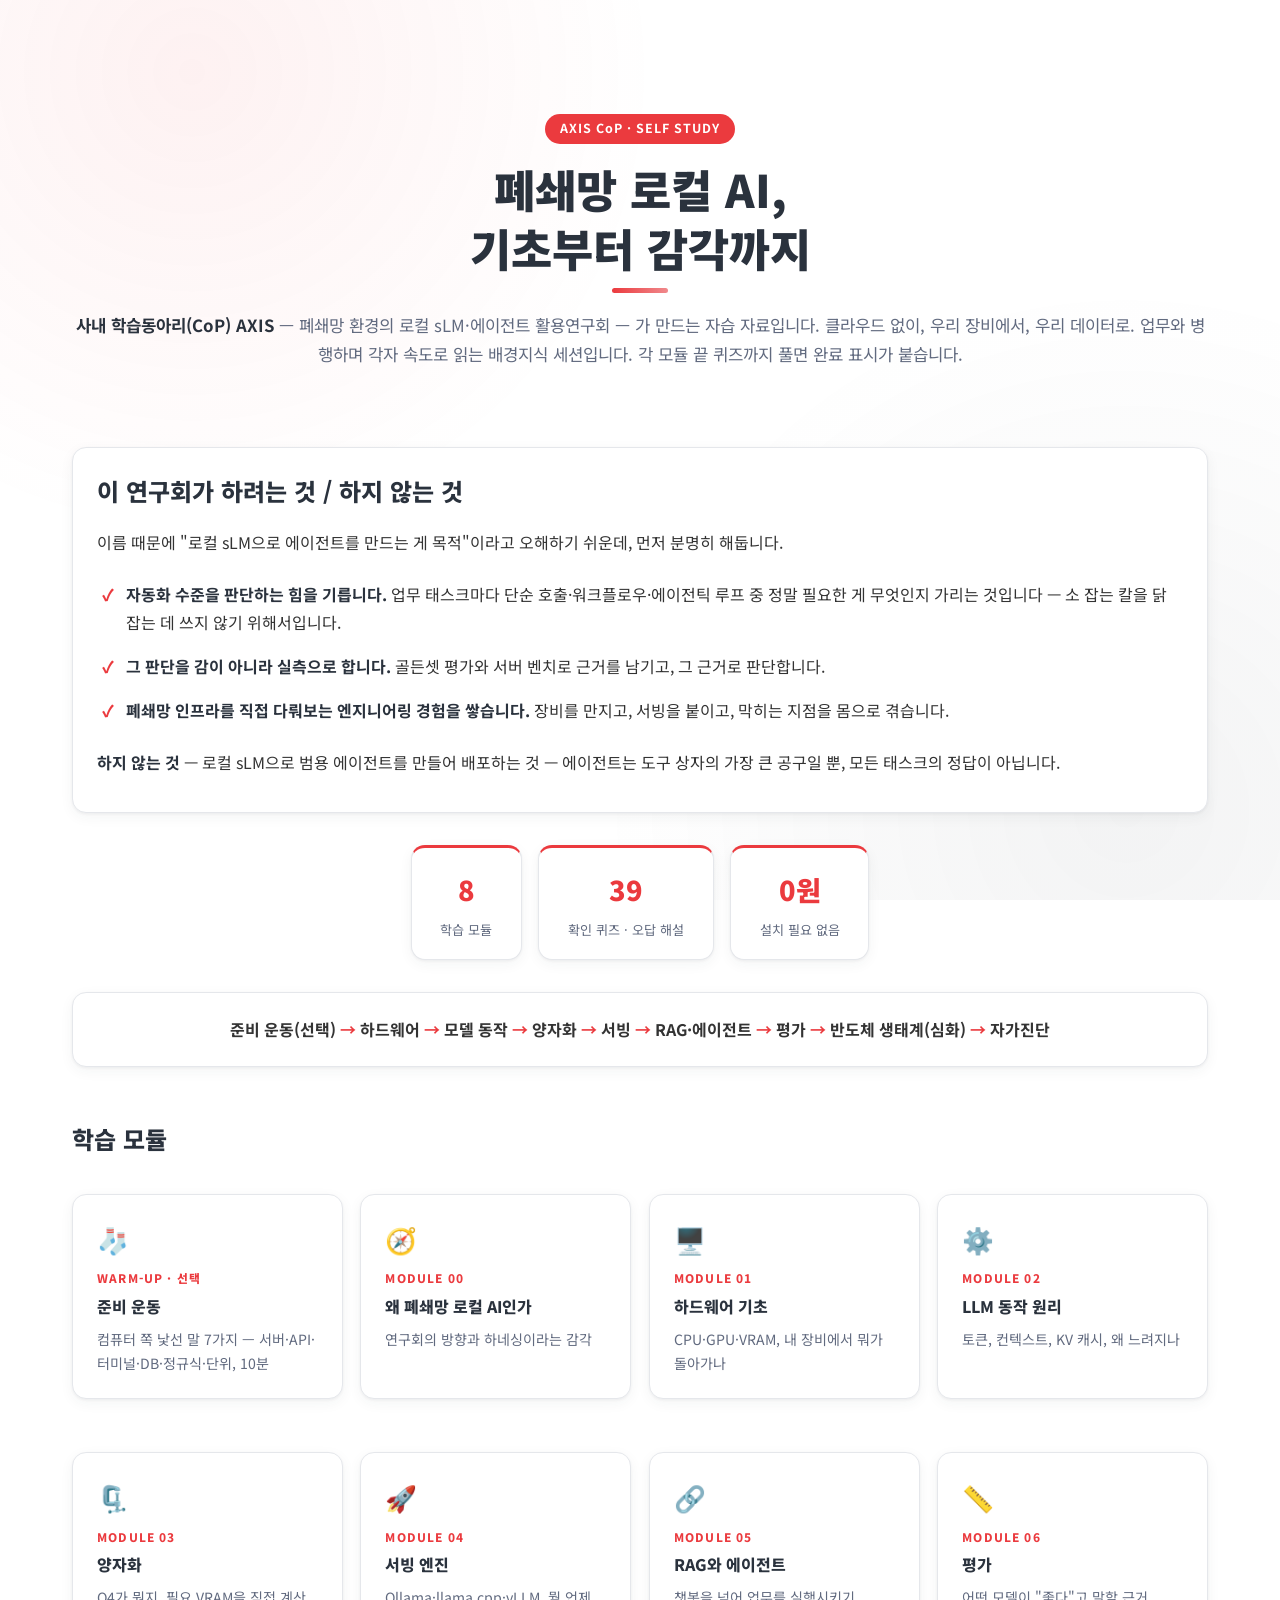
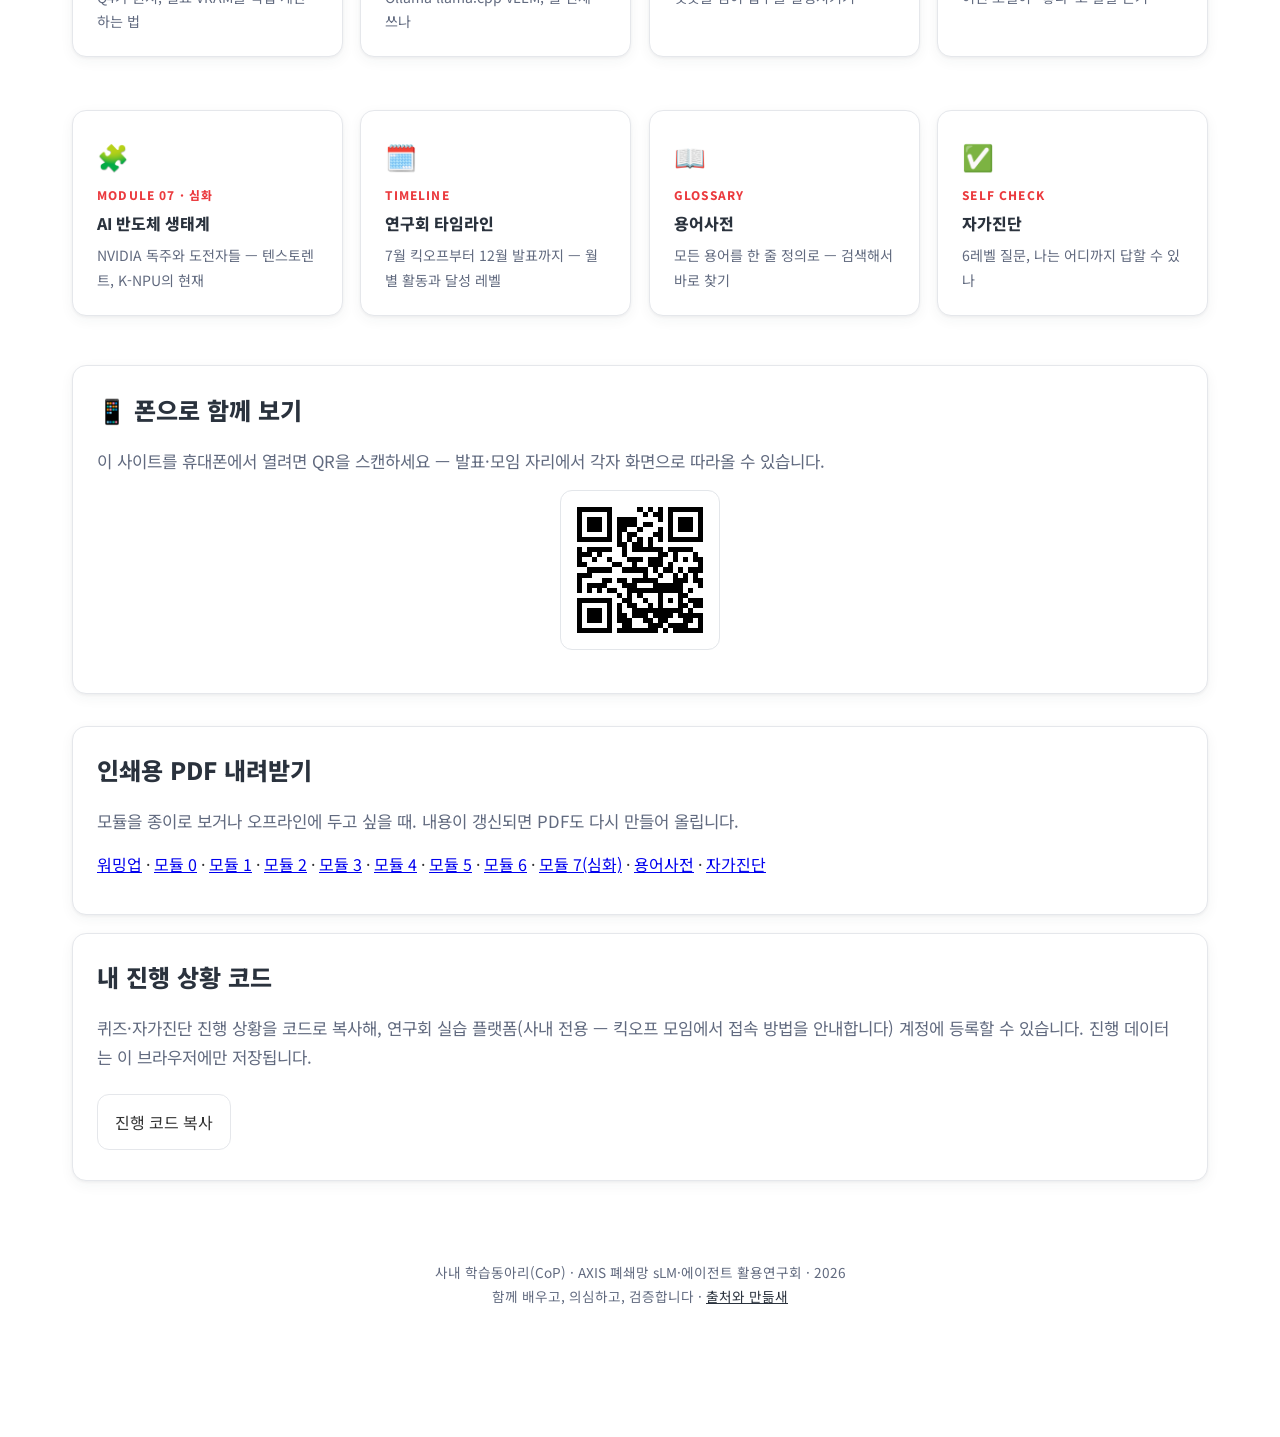
==== index.html @ e39c0b29 "axis-public 초판: 완전공개 tier — 기관·개인·발표 귀속 제거판 - axis-study에서 분리: deck·pdf·CNAME 제외, 기관 실명 5곳 제거, 개인 실증" ====
<!DOCTYPE html>
<html lang="ko">
<head>
<meta charset="UTF-8">
<meta name="viewport" content="width=device-width, initial-scale=1.0">
<title>AXIS 학습 세션 — 폐쇄망 로컬 AI 기초</title>
<link rel="stylesheet" href="assets/style.css">
</head>
<body>

<div class="wrap wide">

<div class="hero">
<span class="badge">AXIS CoP · SELF STUDY</span>
<h1>폐쇄망 로컬 AI,<br>기초부터 감각까지</h1>
<p class="lead"><strong>사내 학습동아리(CoP) AXIS</strong> — 폐쇄망 환경의 로컬 sLM·에이전트 활용연구회 — 가 만드는 자습 자료입니다. 클라우드 없이, 우리 장비에서, 우리 데이터로. 업무와 병행하며 각자 속도로 읽는 배경지식 세션입니다. 각 모듈 끝 퀴즈까지 풀면 완료 표시가 붙습니다.</p>
</div>

<div class="card" style="margin-top:2rem">
<h2 style="margin-top:0">이 연구회가 하려는 것 / 하지 않는 것</h2>
<p style="margin-top:0">이름 때문에 "로컬 sLM으로 에이전트를 만드는 게 목적"이라고 오해하기 쉬운데, 먼저 분명히 해둡니다.</p>
<ul class="keypoints">
  <li><strong>자동화 수준을 판단하는 힘을 기릅니다.</strong> 업무 태스크마다 단순 호출·워크플로우·에이전틱 루프 중 정말 필요한 게 무엇인지 가리는 것입니다 — 소 잡는 칼을 닭 잡는 데 쓰지 않기 위해서입니다.</li>
  <li><strong>그 판단을 감이 아니라 실측으로 합니다.</strong> 골든셋 평가와 서버 벤치로 근거를 남기고, 그 근거로 판단합니다.</li>
  <li><strong>폐쇄망 인프라를 직접 다뤄보는 엔지니어링 경험을 쌓습니다.</strong> 장비를 만지고, 서빙을 붙이고, 막히는 지점을 몸으로 겪습니다.</li>
</ul>
<p><strong>하지 않는 것</strong> — 로컬 sLM으로 범용 에이전트를 만들어 배포하는 것 — 에이전트는 도구 상자의 가장 큰 공구일 뿐, 모든 태스크의 정답이 아닙니다.</p>
</div>

<div class="stats">
  <div class="stat-card"><span class="num">8</span><span class="label">학습 모듈</span></div>
  <div class="stat-card"><span class="num">39</span><span class="label">확인 퀴즈 · 오답 해설</span></div>
  <div class="stat-card"><span class="num">0원</span><span class="label">설치 필요 없음</span></div>
</div>

<div class="card" style="text-align:center; font-weight:700;">
준비 운동(선택) <span style="color:var(--accent)">→</span> 하드웨어 <span style="color:var(--accent)">→</span> 모델 동작 <span style="color:var(--accent)">→</span> 양자화 <span style="color:var(--accent)">→</span> 서빙 <span style="color:var(--accent)">→</span> RAG·에이전트 <span style="color:var(--accent)">→</span> 평가 <span style="color:var(--accent)">→</span> 반도체 생태계(심화) <span style="color:var(--accent)">→</span> 자가진단
</div>

<h2>학습 모듈</h2>

<div class="grid">

<a class="card mod-card" href="modules/warmup.html" data-mod="warmup">
  <div class="emoji">🧦</div>
  <div class="mod-num">WARM-UP · 선택</div>
  <div class="mod-title">준비 운동</div>
  <div class="mod-desc">컴퓨터 쪽 낯선 말 7가지 — 서버·API·터미널·DB·정규식·단위, 10분</div>
  <span class="done"></span>
</a>

<a class="card mod-card" href="modules/00-orientation.html" data-mod="00-orientation">
  <div class="emoji">🧭</div>
  <div class="mod-num">MODULE 00</div>
  <div class="mod-title">왜 폐쇄망 로컬 AI인가</div>
  <div class="mod-desc">연구회의 방향과 하네싱이라는 감각</div>
  <span class="done"></span>
</a>

<a class="card mod-card" href="modules/01-hardware.html" data-mod="01-hardware">
  <div class="emoji">🖥️</div>
  <div class="mod-num">MODULE 01</div>
  <div class="mod-title">하드웨어 기초</div>
  <div class="mod-desc">CPU·GPU·VRAM, 내 장비에서 뭐가 돌아가나</div>
  <span class="done"></span>
</a>

<a class="card mod-card" href="modules/02-how-llm-works.html" data-mod="02-how-llm-works">
  <div class="emoji">⚙️</div>
  <div class="mod-num">MODULE 02</div>
  <div class="mod-title">LLM 동작 원리</div>
  <div class="mod-desc">토큰, 컨텍스트, KV 캐시, 왜 느려지나</div>
  <span class="done"></span>
</a>

<a class="card mod-card" href="modules/03-quantization.html" data-mod="03-quantization">
  <div class="emoji">🗜️</div>
  <div class="mod-num">MODULE 03</div>
  <div class="mod-title">양자화</div>
  <div class="mod-desc">Q4가 뭔지, 필요 VRAM을 직접 계산하는 법</div>
  <span class="done"></span>
</a>

<a class="card mod-card" href="modules/04-serving-engines.html" data-mod="04-serving-engines">
  <div class="emoji">🚀</div>
  <div class="mod-num">MODULE 04</div>
  <div class="mod-title">서빙 엔진</div>
  <div class="mod-desc">Ollama·llama.cpp·vLLM, 뭘 언제 쓰나</div>
  <span class="done"></span>
</a>

<a class="card mod-card" href="modules/05-rag-agent.html" data-mod="05-rag-agent">
  <div class="emoji">🔗</div>
  <div class="mod-num">MODULE 05</div>
  <div class="mod-title">RAG와 에이전트</div>
  <div class="mod-desc">챗봇을 넘어 업무를 실행시키기</div>
  <span class="done"></span>
</a>

<a class="card mod-card" href="modules/06-evaluation.html" data-mod="06-evaluation">
  <div class="emoji">📏</div>
  <div class="mod-num">MODULE 06</div>
  <div class="mod-title">평가</div>
  <div class="mod-desc">어떤 모델이 "좋다"고 말할 근거</div>
  <span class="done"></span>
</a>

<a class="card mod-card" href="modules/07-hw-ecosystem.html" data-mod="07-hw-ecosystem">
  <div class="emoji">🧩</div>
  <div class="mod-num">MODULE 07 · 심화</div>
  <div class="mod-title">AI 반도체 생태계</div>
  <div class="mod-desc">NVIDIA 독주와 도전자들 — 텐스토렌트, K-NPU의 현재</div>
  <span class="done"></span>
</a>

<a class="card mod-card" href="modules/timeline.html" data-mod="timeline">
  <div class="emoji">🗓️</div>
  <div class="mod-num">TIMELINE</div>
  <div class="mod-title">연구회 타임라인</div>
  <div class="mod-desc">7월 킥오프부터 12월 발표까지 — 월별 활동과 달성 레벨</div>
  <span class="done"></span>
</a>

<a class="card mod-card" href="modules/09-glossary.html" data-mod="09-glossary">
  <div class="emoji">📖</div>
  <div class="mod-num">GLOSSARY</div>
  <div class="mod-title">용어사전</div>
  <div class="mod-desc">모든 용어를 한 줄 정의로 — 검색해서 바로 찾기</div>
  <span class="done"></span>
</a>

<a class="card mod-card" href="modules/08-selfcheck.html" data-mod="08-selfcheck">
  <div class="emoji">✅</div>
  <div class="mod-num">SELF CHECK</div>
  <div class="mod-title">자가진단</div>
  <div class="mod-desc">6레벨 질문, 나는 어디까지 답할 수 있나</div>
  <span class="done"></span>
</a>

</div>

<div class="card" style="margin-top:2rem">
<h2 style="margin-top:0">📱 폰으로 함께 보기</h2>
<p class="lead" style="margin-top:0">이 사이트를 휴대폰에서 열려면 QR을 스캔하세요 — 발표·모임 자리에서 각자 화면으로 따라올 수 있습니다.</p>
<p style="text-align:center"><img src="assets/qr-axis.png" alt="axis.tesorae.com QR 코드" style="width:160px;height:160px;image-rendering:pixelated;border:1px solid #e3e6ea;border-radius:12px;padding:6px;background:#fff"></p>
</div>

<div class="card" style="margin-top:2rem">
<h2 style="margin-top:0">인쇄용 PDF 내려받기</h2>
<p class="lead" style="margin-top:0">모듈을 종이로 보거나 오프라인에 두고 싶을 때. 내용이 갱신되면 PDF도 다시 만들어 올립니다.</p>
<p>
<a href="pdf/axis-warmup.pdf">워밍업</a> ·
<a href="pdf/axis-module-0.pdf">모듈 0</a> ·
<a href="pdf/axis-module-1.pdf">모듈 1</a> ·
<a href="pdf/axis-module-2.pdf">모듈 2</a> ·
<a href="pdf/axis-module-3.pdf">모듈 3</a> ·
<a href="pdf/axis-module-4.pdf">모듈 4</a> ·
<a href="pdf/axis-module-5.pdf">모듈 5</a> ·
<a href="pdf/axis-module-6.pdf">모듈 6</a> ·
<a href="pdf/axis-module-7.pdf">모듈 7(심화)</a> ·
<a href="pdf/axis-glossary.pdf">용어사전</a> ·
<a href="pdf/axis-selfcheck.pdf">자가진단</a>
</p>
</div>

<div class="card">
<h2 style="margin-top:0">내 진행 상황 코드</h2>
<p class="lead" style="margin-top:0">퀴즈·자가진단 진행 상황을 코드로 복사해, 연구회 실습 플랫폼(사내 전용 — 킥오프 모임에서 접속 방법을 안내합니다) 계정에 등록할 수 있습니다. 진행 데이터는 이 브라우저에만 저장됩니다.</p>
<button id="export-btn" class="quiz-opt" style="width:auto; display:inline-block;">진행 코드 복사</button>
<span id="export-copied" style="display:none; margin-left:0.8rem; color:var(--accent); font-weight:700;">복사됨 ✓</span>
<textarea id="export-fallback" readonly style="display:none; width:100%; margin-top:0.8rem; padding:0.7rem 1rem; background:rgba(255,255,255,0.03); border:1px solid var(--card-border); border-radius:10px; color:var(--text); font:inherit; resize:vertical;" rows="3"></textarea>
</div>

<footer>사내 학습동아리(CoP) · AXIS 폐쇄망 sLM·에이전트 활용연구회 · 2026<br>함께 배우고, 의심하고, 검증합니다 · <a href="modules/credits.html" style="color:var(--accent2)">출처와 만듦새</a></footer>

</div>

<script>
(function () {
  var progress = {}, selfcheck = {};
  try { progress = JSON.parse(localStorage.getItem('axis-progress') || '{}'); } catch (e) { /* 시크릿 모드 등에선 읽기 생략 */ }
  try { selfcheck = JSON.parse(localStorage.getItem('axis-selfcheck') || '{}'); } catch (e) { /* 시크릿 모드 등에선 읽기 생략 */ }

  var SELFCHECK_TOTAL = 34;

  document.querySelectorAll('.mod-card').forEach(function (card) {
    var modId = card.dataset.mod;
    var done = card.querySelector('.done');

    if (modId === '08-selfcheck') {
      var checkedCount = Object.keys(selfcheck).filter(function (k) { return selfcheck[k]; }).length;
      if (checkedCount > 0) done.textContent = '✓ 체크 ' + checkedCount + '/' + SELFCHECK_TOTAL;
    } else {
      var score = progress[modId];
      if (score !== undefined) done.textContent = '✓ 퀴즈 완료 (' + score + '점)';
    }
  });
})();
</script>
<script>
(function () {
  var btn = document.getElementById('export-btn');
  var copied = document.getElementById('export-copied');
  var fallback = document.getElementById('export-fallback');
  if (!btn) return;

  btn.addEventListener('click', function () {
    var p = {}, s = {};
    try { p = JSON.parse(localStorage.getItem('axis-progress') || '{}'); } catch (e) { /* 시크릿 모드 등에선 읽기 생략 */ }
    try { s = JSON.parse(localStorage.getItem('axis-selfcheck') || '{}'); } catch (e) { /* 시크릿 모드 등에선 읽기 생략 */ }

    var payload = JSON.stringify({ p: p, s: s, t: Date.now() });
    var code = btoa(unescape(encodeURIComponent(payload)));

    function showCopied() {
      copied.style.display = 'inline';
      setTimeout(function () { copied.style.display = 'none'; }, 2000);
    }

    if (navigator.clipboard && navigator.clipboard.writeText) {
      navigator.clipboard.writeText(code).then(showCopied, function () {
        fallback.value = code;
        fallback.style.display = 'block';
      });
    } else {
      fallback.value = code;
      fallback.style.display = 'block';
    }
  });
})();
</script>
</body>
</html>
---- assets/style.css ----
/* AXIS 학습 세션 — 공통 스타일 (화이트 + 레드 포인트, 기관 홈페이지 톤) */
@import url('https://fonts.googleapis.com/css2?family=Noto+Sans+KR:wght@400;500;700;800;900&display=swap');

* { margin: 0; padding: 0; box-sizing: border-box; }

:root {
  --bg: #ffffff;
  --bg-soft: #f7f8fa;
  --text: #333333;
  --text-dim: #616a7f;
  --heading: #2a323d;
  --accent: #eb3a3e;          /* 레드 포인트 */
  --accent-dark: #c72f33;
  --accent-glow: rgba(235,58,62,0.07);
  --accent2: #2a323d;         /* 보조 — 네이비 그레이 */
  --accent2-glow: rgba(42,50,61,0.06);
  --card-bg: #ffffff;
  --card-border: #e5e7eb;
  --card-hover: #fdf6f6;
  --ok: #059669;
  --ok-glow: rgba(5,150,105,0.08);
  --wrong: #dc2626;
  --wrong-glow: rgba(220,38,38,0.07);
  --warn: #d97706;
  --shadow: 0 1px 3px rgba(42,50,61,0.06), 0 4px 14px rgba(42,50,61,0.05);
  --shadow-lift: 0 4px 10px rgba(42,50,61,0.08), 0 10px 28px rgba(42,50,61,0.08);
}

html { scroll-behavior: smooth; }

body {
  background: var(--bg);
  color: var(--text);
  font-family: 'Noto Sans KR', 'Pretendard', -apple-system, 'Malgun Gothic', sans-serif;
  line-height: 1.75;
  -webkit-font-smoothing: antialiased;
}

body::before {
  content: '';
  position: fixed;
  inset: 0;
  pointer-events: none;
  background:
    radial-gradient(circle at 15% 8%, var(--accent-glow), transparent 34%),
    radial-gradient(circle at 88% 90%, var(--accent2-glow), transparent 38%);
  z-index: -1;
}

.wrap { max-width: 900px; margin: 0 auto; padding: 3rem 2rem 8rem; }
.wrap.wide { max-width: 1200px; }

/* 상단 네비 */
.topnav {
  position: sticky; top: 0; z-index: 10;
  display: flex; align-items: center; gap: 1rem;
  padding: 0.9rem 2rem;
  background: rgba(255,255,255,0.92);
  backdrop-filter: blur(8px);
  border-bottom: 2px solid var(--accent);
  font-size: 0.92rem;
}
.topnav a { color: var(--accent); text-decoration: none; font-weight: 700; }
.topnav a:hover { color: var(--accent-dark); text-decoration: underline; }
.topnav .mod-label { color: var(--text-dim); letter-spacing: 0.04em; }

/* 타이포 */
h1 {
  font-size: 2.3rem; font-weight: 900; line-height: 1.3; margin: 1rem 0 1.1rem;
  color: var(--heading);
}
h1::after {
  content: ''; display: block; width: 56px; height: 5px; margin-top: 0.7rem;
  background: linear-gradient(90deg, var(--accent), #f0898c); border-radius: 3px;
}
h2 { font-size: 1.5rem; font-weight: 800; margin: 3.2rem 0 1rem; color: var(--heading); }
h2 .num { color: var(--accent); margin-right: 0.55rem; font-weight: 900; }
h3 { font-size: 1.13rem; font-weight: 700; margin: 1.8rem 0 0.6rem; color: var(--accent); }
p { margin: 0.85rem 0; }
strong { color: var(--heading); }
em { color: var(--accent-dark); font-style: normal; }
.lead { color: var(--text-dim); font-size: 1.05rem; }

.badge {
  display: inline-block; padding: 0.28rem 0.95rem; border-radius: 100px;
  background: var(--accent); color: #fff;
  font-size: 0.78rem; font-weight: 700; letter-spacing: 0.08em;
}

/* 카드 */
.card {
  padding: 1.4rem 1.5rem; margin: 1.1rem 0;
  background: var(--card-bg);
  border: 1px solid var(--card-border);
  border-radius: 14px;
  box-shadow: var(--shadow);
  transition: transform 0.22s ease, border-color 0.22s ease, box-shadow 0.22s ease;
}
a.card { display: block; color: inherit; text-decoration: none; }
a.card:hover {
  transform: translateY(-3px);
  border-color: rgba(235,58,62,0.45);
  box-shadow: var(--shadow-lift);
}

.grid { display: grid; grid-template-columns: repeat(auto-fill, minmax(260px, 1fr)); gap: 1.1rem; }

/* 콘텐츠 박스 */
.analogy {
  border-left: 4px solid var(--accent2);
  background: var(--bg-soft);
  padding: 1rem 1.3rem; margin: 1.2rem 0; border-radius: 0 12px 12px 0;
}
.analogy::before { content: '💡 비유'; display: block; font-size: 0.8rem; color: var(--accent2); font-weight: 800; margin-bottom: 0.3rem; letter-spacing: 0.05em; }

.axis-box {
  border: 1px solid rgba(235,58,62,0.28);
  background: var(--accent-glow);
  padding: 1rem 1.3rem; margin: 1.2rem 0; border-radius: 12px;
}
.axis-box::before { content: '🔗 우리 연구회에선'; display: block; font-size: 0.8rem; color: var(--accent); font-weight: 800; margin-bottom: 0.3rem; letter-spacing: 0.05em; }

.keypoints { list-style: none; margin: 1rem 0; }
.keypoints li { padding: 0.5rem 0 0.5rem 1.8rem; position: relative; }
.keypoints li::before { content: '✓'; position: absolute; left: 0.3rem; color: var(--accent); font-weight: 900; }

/* 표 */
table { width: 100%; border-collapse: collapse; margin: 1.2rem 0; font-size: 0.95rem; background: #fff; }
th { background: var(--heading); color: #fff; text-align: left; padding: 0.7rem 0.9rem; font-weight: 700; }
td { padding: 0.68rem 0.9rem; border-bottom: 1px solid var(--card-border); }
tr:hover td { background: var(--bg-soft); }
.table-scroll { overflow-x: auto; border-radius: 10px; border: 1px solid var(--card-border); }
.table-scroll table { margin: 0; }

code {
  font-family: 'Cascadia Code', Consolas, monospace;
  background: var(--bg-soft); border: 1px solid var(--card-border);
  padding: 0.12rem 0.42rem; border-radius: 6px; font-size: 0.87em; color: var(--accent-dark);
}
pre {
  background: #2a323d; border-radius: 12px;
  padding: 1rem 1.2rem; overflow-x: auto; margin: 1rem 0;
}
pre code { background: none; border: none; padding: 0; color: #e8eaee; }

/* ── 퀴즈 (단계형) ─────────────────────────────────────────── */
#quiz { margin-top: 3rem; }
.quiz-shell {
  border: 1px solid var(--card-border); border-radius: 18px;
  background: var(--card-bg); box-shadow: var(--shadow);
  padding: 1.6rem 1.7rem; margin-top: 1rem;
}
.quiz-top { display: flex; align-items: center; justify-content: space-between; gap: 1rem; margin-bottom: 0.9rem; }
.quiz-step { font-size: 0.85rem; font-weight: 800; color: var(--accent); letter-spacing: 0.05em; }
.quiz-attempts { font-size: 0.8rem; color: var(--text-dim); }
.quiz-bar { height: 7px; background: var(--bg-soft); border-radius: 100px; overflow: hidden; margin-bottom: 1.4rem; }
.quiz-bar > div { height: 100%; width: 0; background: linear-gradient(90deg, var(--accent), #f0898c); border-radius: 100px; transition: width 0.35s ease; }
.quiz-q .qtext { font-weight: 800; color: var(--heading); margin-bottom: 1rem; font-size: 1.06rem; line-height: 1.6; }
.quiz-opt {
  display: block; width: 100%; text-align: left;
  padding: 0.8rem 1.05rem; margin: 0.5rem 0;
  background: #fff; border: 1.5px solid var(--card-border);
  border-radius: 12px; color: var(--text); font: inherit; cursor: pointer;
  transition: border-color 0.18s, background 0.18s, transform 0.18s;
}
.quiz-opt:hover:not(:disabled) { border-color: rgba(235,58,62,0.55); background: var(--card-hover); transform: translateX(3px); }
.quiz-opt:disabled { cursor: default; }
.quiz-opt.correct { border-color: var(--ok); background: var(--ok-glow); color: var(--heading); font-weight: 700; }
.quiz-opt.wrong { border-color: var(--wrong); background: var(--wrong-glow); color: var(--text-dim); }
.quiz-feedback {
  display: none; margin-top: 1rem; padding: 0.95rem 1.15rem;
  border-radius: 12px; font-size: 0.93rem; white-space: pre-line;
}
.quiz-feedback.show { display: block; }
.quiz-feedback.bad { border-left: 4px solid var(--wrong); background: var(--wrong-glow); }
.quiz-feedback.good { border-left: 4px solid var(--ok); background: var(--ok-glow); }
.quiz-next {
  display: none; margin-top: 1.2rem; padding: 0.75rem 1.6rem;
  background: var(--accent); color: #fff; border: none; border-radius: 100px;
  font: inherit; font-weight: 800; cursor: pointer; transition: background 0.18s, transform 0.18s;
}
.quiz-next:hover { background: var(--accent-dark); transform: translateY(-1px); }
.quiz-next.show { display: inline-block; }
.quiz-finish { text-align: center; padding: 1.5rem 0 0.5rem; }
.quiz-finish .score { font-size: 2.6rem; font-weight: 900; color: var(--accent); }
.quiz-finish .score small { font-size: 1.1rem; color: var(--text-dim); font-weight: 700; }
.quiz-finish .verdict { margin: 0.4rem 0 1.2rem; font-weight: 700; color: var(--heading); }
.quiz-review { text-align: left; margin-top: 1.4rem; }
.quiz-review h3 { margin-top: 0; }
.quiz-review .rv {
  border: 1px solid var(--card-border); border-left: 4px solid var(--warn);
  border-radius: 10px; padding: 0.8rem 1rem; margin: 0.6rem 0; font-size: 0.92rem;
}
.quiz-review .rv .rq { font-weight: 700; color: var(--heading); }
.quiz-review .rv .ra { color: var(--ok); font-weight: 700; }
.quiz-retry {
  margin-top: 1.2rem; padding: 0.7rem 1.5rem; background: #fff;
  border: 1.5px solid var(--card-border); border-radius: 100px;
  font: inherit; font-weight: 700; color: var(--text); cursor: pointer;
}
.quiz-retry:hover { border-color: var(--accent); color: var(--accent); }

/* 이전/다음 네비 */
.pager { display: flex; justify-content: space-between; gap: 1rem; margin-top: 3.5rem; }
.pager a {
  flex: 1; padding: 1rem 1.3rem; border-radius: 12px;
  border: 1px solid var(--card-border); background: var(--card-bg);
  color: var(--text); text-decoration: none; box-shadow: var(--shadow);
  transition: border-color 0.2s, box-shadow 0.2s, transform 0.2s;
}
.pager a:hover { border-color: rgba(235,58,62,0.45); box-shadow: var(--shadow-lift); transform: translateY(-2px); }
.pager a.next { text-align: right; }
.pager .dir { display: block; font-size: 0.78rem; color: var(--accent); font-weight: 700; }

/* 허브 전용 */
.hero { text-align: center; padding: 4rem 0 2rem; }
.hero h1 { font-size: 2.8rem; }
.hero h1::after { margin-left: auto; margin-right: auto; }
.stats { display: flex; gap: 1rem; justify-content: center; margin: 2rem 0; flex-wrap: wrap; }
.stat-card {
  padding: 1.1rem 1.8rem; border-radius: 14px;
  background: var(--card-bg); border: 1px solid var(--card-border);
  border-top: 3px solid var(--accent); box-shadow: var(--shadow); text-align: center;
}
.stat-card .num { font-size: 1.7rem; font-weight: 900; color: var(--accent); display: block; }
.stat-card .label { font-size: 0.82rem; color: var(--text-dim); }
.mod-card .emoji { font-size: 1.6rem; }
.mod-card .mod-num { font-size: 0.74rem; color: var(--accent); font-weight: 800; letter-spacing: 0.1em; margin-top: 0.4rem; }
.mod-card .mod-title { font-weight: 800; color: var(--heading); margin: 0.2rem 0 0.4rem; }
.mod-card .mod-desc { font-size: 0.88rem; color: var(--text-dim); }
.mod-card .done { color: var(--ok); font-size: 0.85rem; font-weight: 800; }

footer { margin-top: 5rem; text-align: center; color: var(--text-dim); font-size: 0.85rem; }

/* 심화 학습 링크 박스 */
.further {
  margin: 1.4rem 0; padding: 0.95rem 1.2rem;
  border: 1px dashed rgba(42,50,61,0.3); border-radius: 12px;
  background: var(--bg-soft);
  font-size: 0.9rem; color: var(--text-dim);
}
.further::before { content: '↗ 심화 학습'; display: block; font-size: 0.75rem; color: var(--accent); font-weight: 800; letter-spacing: 0.06em; margin-bottom: 0.35rem; }
.further a { color: var(--accent2); font-weight: 700; text-decoration: underline; text-decoration-color: rgba(42,50,61,0.3); text-underline-offset: 3px; }
.further a:hover { color: var(--accent); text-decoration-color: var(--accent); }
.further .note { font-size: 0.8rem; opacity: 0.85; }

/* 용어사전 */
.gloss-search {
  width: 100%; padding: 0.85rem 1.15rem; margin: 1rem 0 1.5rem;
  background: #fff; border: 1.5px solid var(--card-border);
  border-radius: 12px; color: var(--text); font: inherit; box-shadow: var(--shadow);
}
.gloss-search:focus { outline: none; border-color: var(--accent); }
.gloss-item { padding: 0.9rem 1.1rem; margin: 0.55rem 0; background: var(--card-bg); border: 1px solid var(--card-border); border-radius: 12px; box-shadow: var(--shadow); }
.gloss-item dt { font-weight: 800; color: var(--accent); }
.gloss-item dd { margin: 0.3rem 0 0; font-size: 0.94rem; }
.gloss-item .mod-link { font-size: 0.8rem; color: var(--accent2); font-weight: 700; text-decoration: none; margin-left: 0.4rem; }
.gloss-item .mod-link:hover { color: var(--accent); }
.gloss-cat { margin-top: 2rem; }

@media (max-width: 768px) {
  .wrap { padding: 2rem 1.2rem 5rem; }
  h1 { font-size: 1.7rem; }
  .hero h1 { font-size: 1.9rem; }
  h2 { font-size: 1.3rem; }
  .pager { flex-direction: column; }
}

/* 용어사전 자동 링크 — 은은한 회색 점선 */
.gloss-link {
  color: inherit;
  text-decoration: underline dotted 1px;
  text-decoration-color: #b9bfc9;
  text-underline-offset: 3px;
}
.gloss-link:hover { color: var(--accent-dark); text-decoration-color: var(--accent); text-decoration-style: solid; }

/* 사전 도착 시 해당 정의 강조 */
.gloss-item:target {
  border-color: var(--accent);
  box-shadow: 0 0 0 3px var(--accent-glow);
  scroll-margin-top: 5rem;
}

/* 용어사전 → 읽던 곳으로 복귀 */
#back-pill {
  position: fixed; left: 50%; bottom: 1.4rem; transform: translateX(-50%);
  padding: 0.65rem 1.4rem; border-radius: 100px; z-index: 60;
  background: var(--accent); color: #fff; text-decoration: none; font-weight: 800; font-size: 0.92rem;
  box-shadow: 0 6px 20px rgba(235,58,62,0.35);
}
#back-pill:hover { background: var(--accent-dark); }
.gloss-link { scroll-margin-top: 5rem; }

/* 정답 후 탐색 모드 — 해설 열람 표시 */
.quiz-opt.viewed { border-style: dashed; border-color: #b9bfc9; color: var(--text-dim); }
.quiz-feedback.info { border-left: 4px solid var(--accent2); background: var(--accent2-glow); }

/* 발표덱 버튼 */
.deck-btn { display: inline-block; background: var(--accent); color: #fff; font-weight: 800; padding: 0.7rem 1.5rem; border-radius: 10px; text-decoration: none; transition: transform 0.15s, box-shadow 0.15s; }
.deck-btn:hover { transform: translateY(-2px); box-shadow: 0 4px 14px rgba(235,58,62,0.28); color: #fff; }
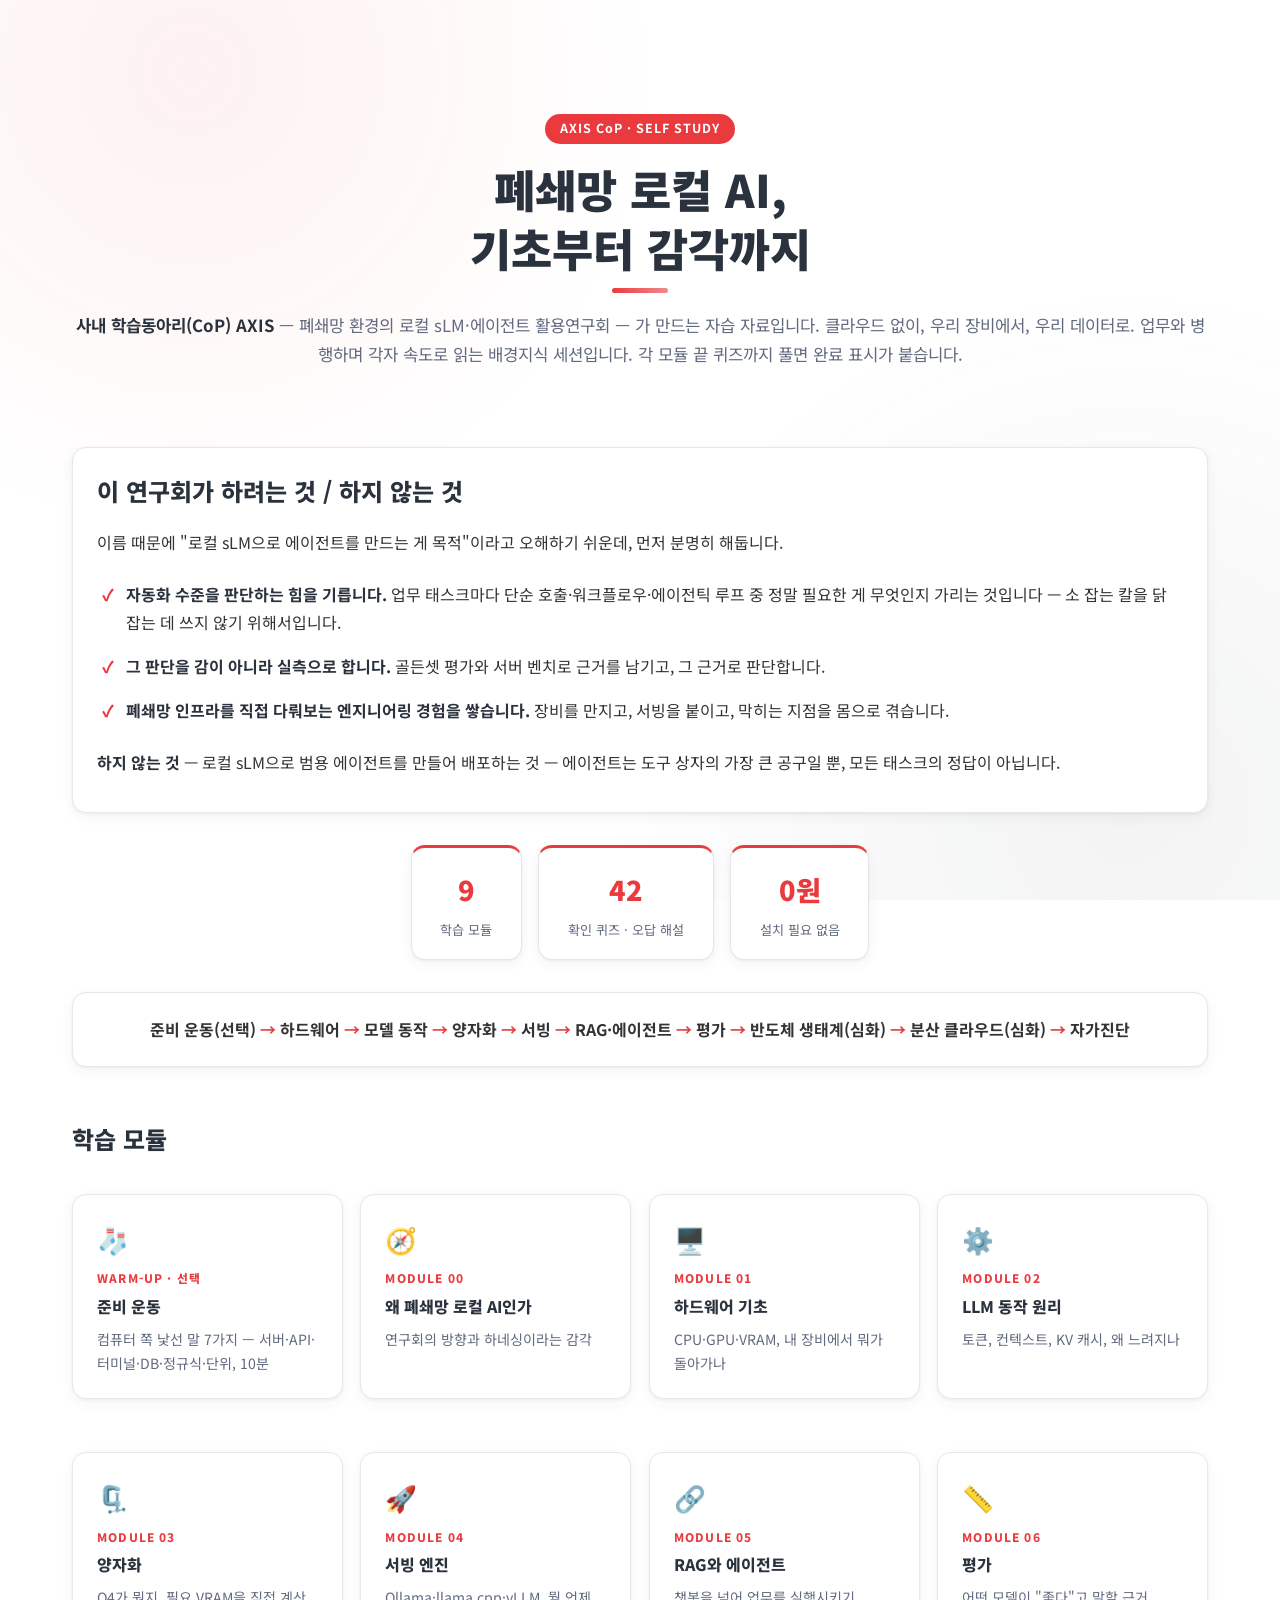
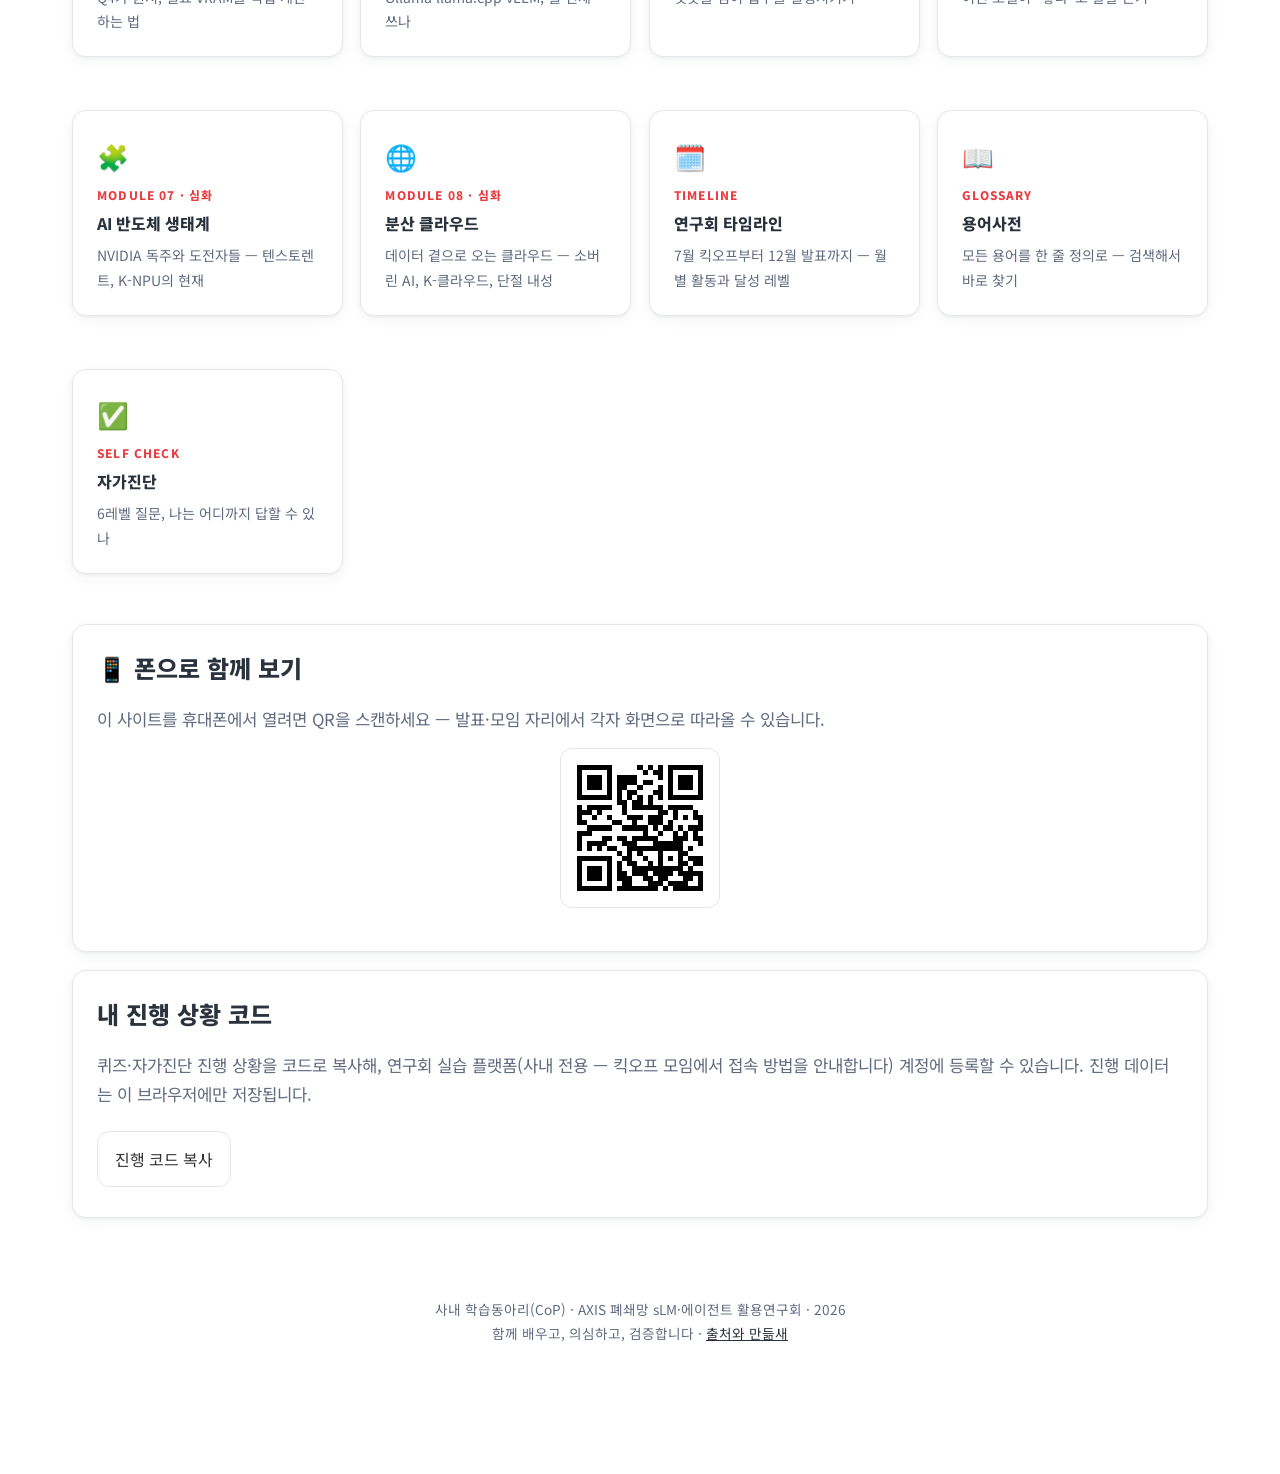
==== commit 6dd79ab6: "모듈 8(심화) 분산 클라우드 신설 + 인쇄 PDF 섹션 임시 비활성(재생성 전) - 2026 상반기 기준: Gartner 정의·4개념 구분, 에어갭형 제품 현황, 엣지/소버린 A" ====
--- a/index.html
+++ b/index.html
@@ -28,13 +28,13 @@
 </div>
 
 <div class="stats">
-  <div class="stat-card"><span class="num">8</span><span class="label">학습 모듈</span></div>
-  <div class="stat-card"><span class="num">39</span><span class="label">확인 퀴즈 · 오답 해설</span></div>
+  <div class="stat-card"><span class="num">9</span><span class="label">학습 모듈</span></div>
+  <div class="stat-card"><span class="num">42</span><span class="label">확인 퀴즈 · 오답 해설</span></div>
   <div class="stat-card"><span class="num">0원</span><span class="label">설치 필요 없음</span></div>
 </div>
 
 <div class="card" style="text-align:center; font-weight:700;">
-준비 운동(선택) <span style="color:var(--accent)">→</span> 하드웨어 <span style="color:var(--accent)">→</span> 모델 동작 <span style="color:var(--accent)">→</span> 양자화 <span style="color:var(--accent)">→</span> 서빙 <span style="color:var(--accent)">→</span> RAG·에이전트 <span style="color:var(--accent)">→</span> 평가 <span style="color:var(--accent)">→</span> 반도체 생태계(심화) <span style="color:var(--accent)">→</span> 자가진단
+준비 운동(선택) <span style="color:var(--accent)">→</span> 하드웨어 <span style="color:var(--accent)">→</span> 모델 동작 <span style="color:var(--accent)">→</span> 양자화 <span style="color:var(--accent)">→</span> 서빙 <span style="color:var(--accent)">→</span> RAG·에이전트 <span style="color:var(--accent)">→</span> 평가 <span style="color:var(--accent)">→</span> 반도체 생태계(심화) <span style="color:var(--accent)">→</span> 분산 클라우드(심화) <span style="color:var(--accent)">→</span> 자가진단
 </div>
 
 <h2>학습 모듈</h2>
@@ -113,6 +113,14 @@
   <span class="done"></span>
 </a>
 
+<a class="card mod-card" href="modules/08-distributed-cloud.html" data-mod="08-distributed-cloud">
+  <div class="emoji">🌐</div>
+  <div class="mod-num">MODULE 08 · 심화</div>
+  <div class="mod-title">분산 클라우드</div>
+  <div class="mod-desc">데이터 곁으로 오는 클라우드 — 소버린 AI, K-클라우드, 단절 내성</div>
+  <span class="done"></span>
+</a>
+
 <a class="card mod-card" href="modules/timeline.html" data-mod="timeline">
   <div class="emoji">🗓️</div>
   <div class="mod-num">TIMELINE</div>
@@ -145,6 +153,7 @@
 <p style="text-align:center"><img src="assets/qr-axis.png" alt="axis.tesorae.com QR 코드" style="width:160px;height:160px;image-rendering:pixelated;border:1px solid #e3e6ea;border-radius:12px;padding:6px;background:#fff"></p>
 </div>
 
+<!-- PDF-SECTION-START — pdf/는 배포 후 make-pdfs.sh로 재생성한 뒤 이 주석을 풀 것
 <div class="card" style="margin-top:2rem">
 <h2 style="margin-top:0">인쇄용 PDF 내려받기</h2>
 <p class="lead" style="margin-top:0">모듈을 종이로 보거나 오프라인에 두고 싶을 때. 내용이 갱신되면 PDF도 다시 만들어 올립니다.</p>
@@ -162,6 +171,8 @@
 <a href="pdf/axis-selfcheck.pdf">자가진단</a>
 </p>
 </div>
+PDF-SECTION-END -->
+
 
 <div class="card">
 <h2 style="margin-top:0">내 진행 상황 코드</h2>
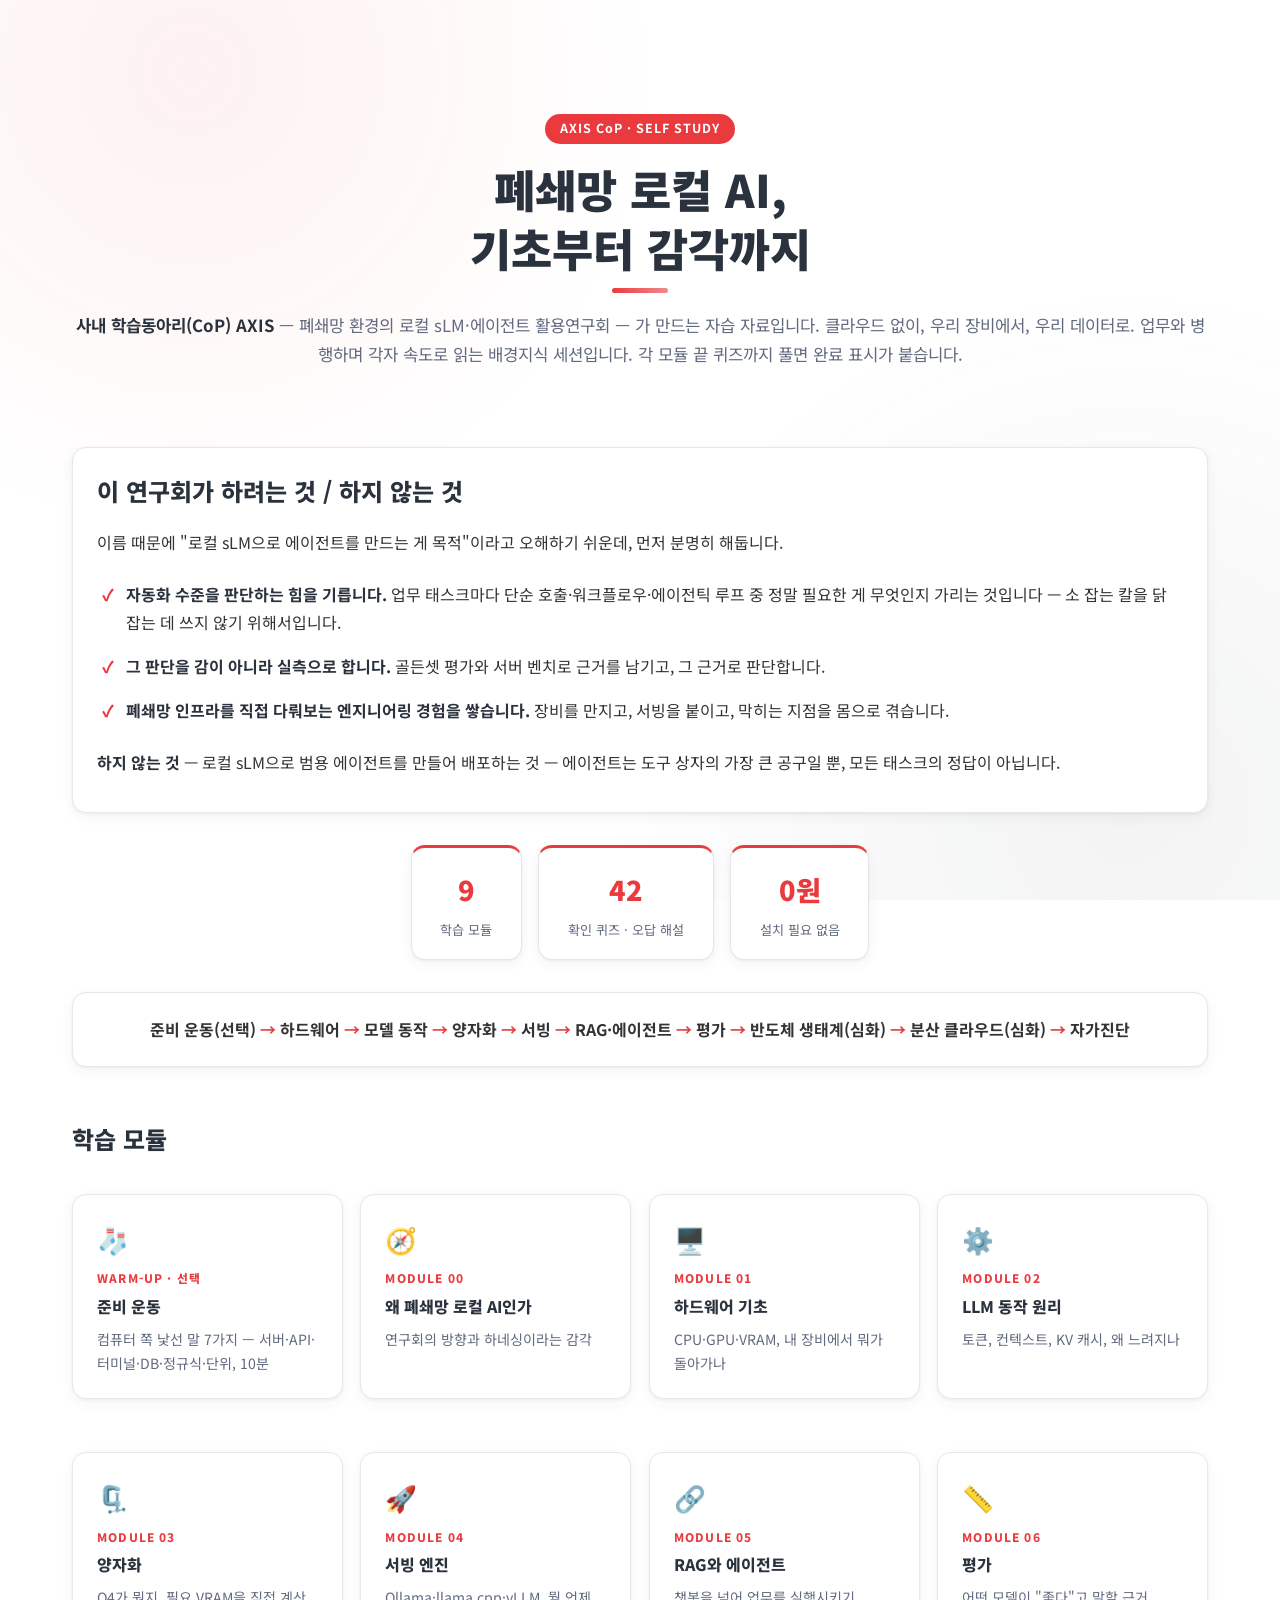
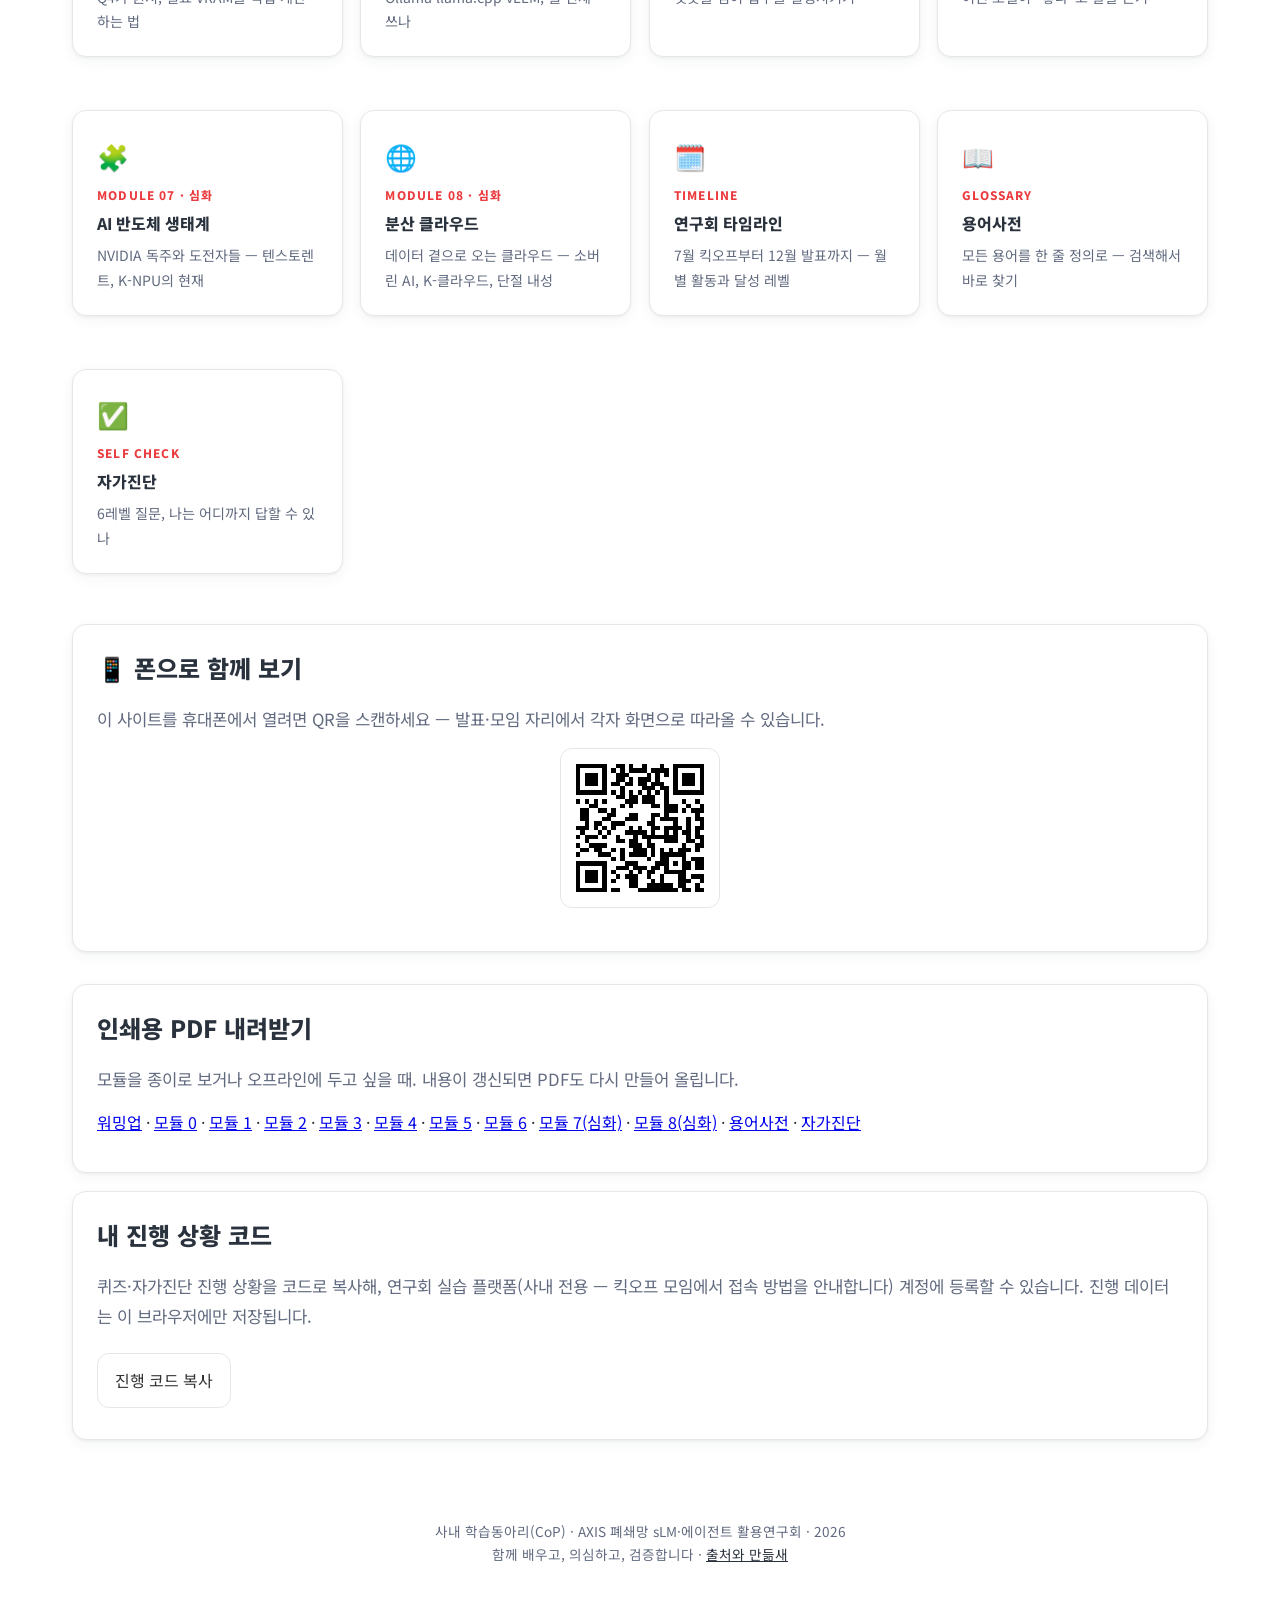
==== commit 4a620049: "GitHub Pages 공개 배포: QR 새 주소 교체 + PDF 12종 재생성(모듈 8 포함) + PDF 섹션 복원 Co-Authored-By: Claude Fable 5 <no" ====
--- a/index.html
+++ b/index.html
@@ -150,10 +150,9 @@
 <div class="card" style="margin-top:2rem">
 <h2 style="margin-top:0">📱 폰으로 함께 보기</h2>
 <p class="lead" style="margin-top:0">이 사이트를 휴대폰에서 열려면 QR을 스캔하세요 — 발표·모임 자리에서 각자 화면으로 따라올 수 있습니다.</p>
-<p style="text-align:center"><img src="assets/qr-axis.png" alt="axis.tesorae.com QR 코드" style="width:160px;height:160px;image-rendering:pixelated;border:1px solid #e3e6ea;border-radius:12px;padding:6px;background:#fff"></p>
-</div>
-
-<!-- PDF-SECTION-START — pdf/는 배포 후 make-pdfs.sh로 재생성한 뒤 이 주석을 풀 것
+<p style="text-align:center"><img src="assets/qr-axis.png" alt="rhodewhalin.github.io/axis-public QR 코드" style="width:160px;height:160px;image-rendering:pixelated;border:1px solid #e3e6ea;border-radius:12px;padding:6px;background:#fff"></p>
+</div>
+
 <div class="card" style="margin-top:2rem">
 <h2 style="margin-top:0">인쇄용 PDF 내려받기</h2>
 <p class="lead" style="margin-top:0">모듈을 종이로 보거나 오프라인에 두고 싶을 때. 내용이 갱신되면 PDF도 다시 만들어 올립니다.</p>
@@ -167,11 +166,11 @@
 <a href="pdf/axis-module-5.pdf">모듈 5</a> ·
 <a href="pdf/axis-module-6.pdf">모듈 6</a> ·
 <a href="pdf/axis-module-7.pdf">모듈 7(심화)</a> ·
+<a href="pdf/axis-module-8.pdf">모듈 8(심화)</a> ·
 <a href="pdf/axis-glossary.pdf">용어사전</a> ·
 <a href="pdf/axis-selfcheck.pdf">자가진단</a>
 </p>
 </div>
-PDF-SECTION-END -->
 
 
 <div class="card">
